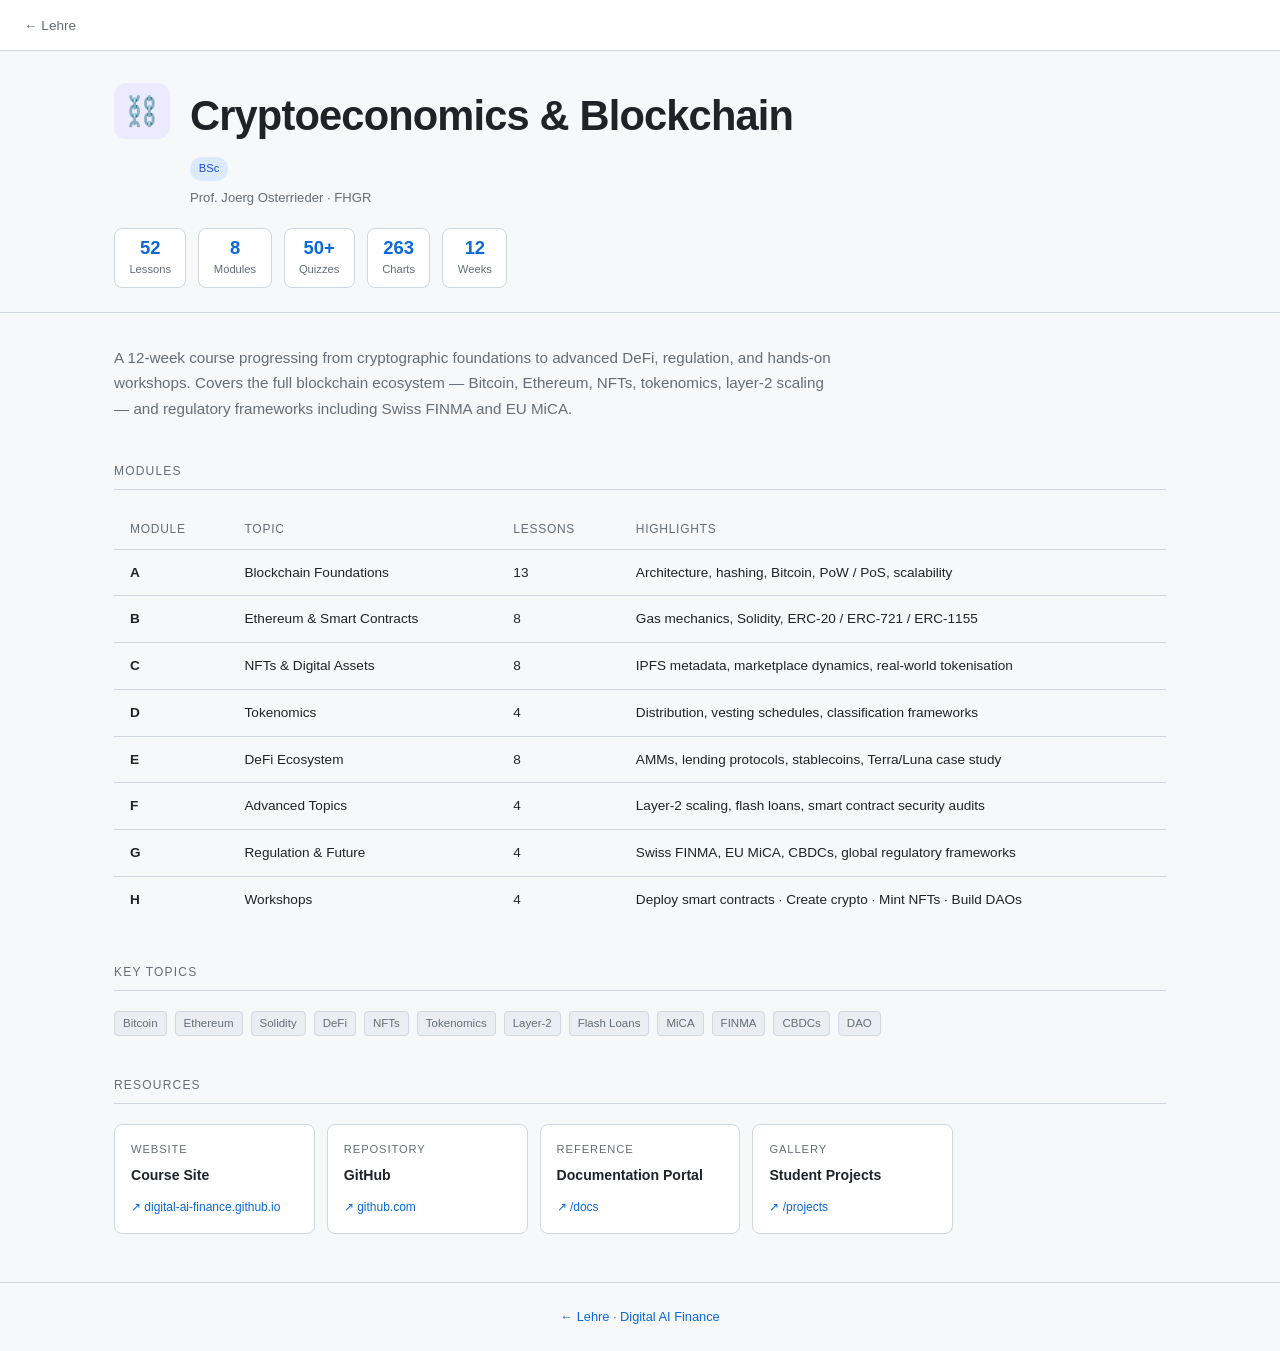
==== cryptoeconomics-blockchain.html @ c0987f88 "feat: clickable cards + 4 dedicated course pages" ====
<!DOCTYPE html>
<html lang="en">
<head>
  <meta charset="UTF-8" />
  <meta name="viewport" content="width=device-width, initial-scale=1.0" />
  <title>Cryptoeconomics &amp; Blockchain — Lehre</title>
  <link rel="stylesheet" href="style.css" />
</head>
<body>

<nav class="nav">
  <a href="index.html">← Lehre</a>
</nav>

<header style="text-align:left; padding: 2rem 1.5rem 1.5rem; max-width:1100px; margin:0 auto; border:none; background:none;">
  <div class="course-hero-top">
    <div class="course-icon card-icon purple">⛓️</div>
    <div>
      <h1>Cryptoeconomics &amp; Blockchain</h1>
      <div class="course-hero-badges">
        <span class="badge badge-bsc">BSc</span>
      </div>
      <div class="course-instructor">Prof. Joerg Osterrieder · FHGR</div>
    </div>
  </div>
  <div class="course-stat-row">
    <div class="course-stat"><span class="num">52</span><span class="lbl">Lessons</span></div>
    <div class="course-stat"><span class="num">8</span><span class="lbl">Modules</span></div>
    <div class="course-stat"><span class="num">50+</span><span class="lbl">Quizzes</span></div>
    <div class="course-stat"><span class="num">263</span><span class="lbl">Charts</span></div>
    <div class="course-stat"><span class="num">12</span><span class="lbl">Weeks</span></div>
  </div>
</header>

<div style="border-bottom: 1px solid var(--border); margin-bottom: 2rem;"></div>

<div class="course-body">

  <p class="course-desc">
    A 12-week course progressing from cryptographic foundations to advanced DeFi, regulation,
    and hands-on workshops. Covers the full blockchain ecosystem — Bitcoin, Ethereum, NFTs,
    tokenomics, layer-2 scaling — and regulatory frameworks including Swiss FINMA and EU MiCA.
  </p>

  <!-- MODULES -->
  <p class="section-label">Modules</p>
  <div class="table-wrap" style="margin-bottom: 2.5rem;">
    <table>
      <thead>
        <tr>
          <th>Module</th>
          <th>Topic</th>
          <th>Lessons</th>
          <th>Highlights</th>
        </tr>
      </thead>
      <tbody>
        <tr>
          <td><strong>A</strong></td>
          <td>Blockchain Foundations</td>
          <td>13</td>
          <td>Architecture, hashing, Bitcoin, PoW / PoS, scalability</td>
        </tr>
        <tr>
          <td><strong>B</strong></td>
          <td>Ethereum &amp; Smart Contracts</td>
          <td>8</td>
          <td>Gas mechanics, Solidity, ERC-20 / ERC-721 / ERC-1155</td>
        </tr>
        <tr>
          <td><strong>C</strong></td>
          <td>NFTs &amp; Digital Assets</td>
          <td>8</td>
          <td>IPFS metadata, marketplace dynamics, real-world tokenisation</td>
        </tr>
        <tr>
          <td><strong>D</strong></td>
          <td>Tokenomics</td>
          <td>4</td>
          <td>Distribution, vesting schedules, classification frameworks</td>
        </tr>
        <tr>
          <td><strong>E</strong></td>
          <td>DeFi Ecosystem</td>
          <td>8</td>
          <td>AMMs, lending protocols, stablecoins, Terra/Luna case study</td>
        </tr>
        <tr>
          <td><strong>F</strong></td>
          <td>Advanced Topics</td>
          <td>4</td>
          <td>Layer-2 scaling, flash loans, smart contract security audits</td>
        </tr>
        <tr>
          <td><strong>G</strong></td>
          <td>Regulation &amp; Future</td>
          <td>4</td>
          <td>Swiss FINMA, EU MiCA, CBDCs, global regulatory frameworks</td>
        </tr>
        <tr>
          <td><strong>H</strong></td>
          <td>Workshops</td>
          <td>4</td>
          <td>Deploy smart contracts · Create crypto · Mint NFTs · Build DAOs</td>
        </tr>
      </tbody>
    </table>
  </div>

  <!-- TOPICS -->
  <p class="section-label">Key Topics</p>
  <div class="tags" style="margin-bottom: 2.5rem; gap: 0.5rem;">
    <span class="tag">Bitcoin</span>
    <span class="tag">Ethereum</span>
    <span class="tag">Solidity</span>
    <span class="tag">DeFi</span>
    <span class="tag">NFTs</span>
    <span class="tag">Tokenomics</span>
    <span class="tag">Layer-2</span>
    <span class="tag">Flash Loans</span>
    <span class="tag">MiCA</span>
    <span class="tag">FINMA</span>
    <span class="tag">CBDCs</span>
    <span class="tag">DAO</span>
  </div>

  <!-- RESOURCES -->
  <p class="section-label">Resources</p>
  <div class="resource-grid">
    <a class="resource-card" href="https://digital-ai-finance.github.io/Cryptoeconomics-Blockchain/" target="_blank">
      <span class="rc-label">Website</span>
      <span class="rc-title">Course Site</span>
      <span class="rc-arrow">↗ digital-ai-finance.github.io</span>
    </a>
    <a class="resource-card" href="https://github.com/Digital-AI-Finance/Cryptoeconomics-Blockchain" target="_blank">
      <span class="rc-label">Repository</span>
      <span class="rc-title">GitHub</span>
      <span class="rc-arrow">↗ github.com</span>
    </a>
    <a class="resource-card" href="https://digital-ai-finance.github.io/Cryptoeconomics-Blockchain/docs/" target="_blank">
      <span class="rc-label">Reference</span>
      <span class="rc-title">Documentation Portal</span>
      <span class="rc-arrow">↗ /docs</span>
    </a>
    <a class="resource-card" href="https://digital-ai-finance.github.io/Cryptoeconomics-Blockchain/projects/" target="_blank">
      <span class="rc-label">Gallery</span>
      <span class="rc-title">Student Projects</span>
      <span class="rc-arrow">↗ /projects</span>
    </a>
  </div>

</div>

<footer>
  <a href="index.html">← Lehre</a> ·
  <a href="https://github.com/Digital-AI-Finance" target="_blank">Digital AI Finance</a>
</footer>

</body>
</html>
---- style.css ----
*, *::before, *::after { box-sizing: border-box; margin: 0; padding: 0; }

/* ── DARK THEME (default) ── */
:root {
  --bg:           #0d1117;
  --surface:      #161b22;
  --surface2:     #1c2128;
  --header-bg-t:  #161b22;
  --header-bg-b:  #0d1117;
  --border:       #30363d;
  --accent:       #58a6ff;
  --accent2:      #3fb950;
  --text:         #e6edf3;
  --muted:        #8b949e;
  --tag-bg:       #1f2937;
  --badge-bsc-bg: #1d3557;
  --badge-bsc-fg: #58a6ff;
  --badge-msc-bg: #2d1b4e;
  --badge-msc-fg: #c084fc;
  --badge-phd-bg: #1b3a2b;
  --badge-phd-fg: #3fb950;
  --icon-blue:    #1d3557;
  --icon-green:   #1b3a2b;
  --icon-purple:  #2d1b4e;
  --icon-orange:  #3a2200;
}

/* ── LIGHT THEME ── */
@media (prefers-color-scheme: light) {
  :root {
    --bg:           #f6f8fa;
    --surface:      #ffffff;
    --surface2:     #f6f8fa;
    --header-bg-t:  #ffffff;
    --header-bg-b:  #f6f8fa;
    --border:       #d0d7de;
    --accent:       #0969da;
    --accent2:      #1a7f37;
    --text:         #1f2328;
    --muted:        #656d76;
    --tag-bg:       #eaeef2;
    --badge-bsc-bg: #dbeafe;
    --badge-bsc-fg: #1d4ed8;
    --badge-msc-bg: #ede9fe;
    --badge-msc-fg: #6d28d9;
    --badge-phd-bg: #dcfce7;
    --badge-phd-fg: #15803d;
    --icon-blue:    #dbeafe;
    --icon-green:   #dcfce7;
    --icon-purple:  #ede9fe;
    --icon-orange:  #ffedd5;
  }
}

body {
  background: var(--bg);
  color: var(--text);
  font-family: -apple-system, BlinkMacSystemFont, "Segoe UI", Helvetica, Arial, sans-serif;
  line-height: 1.6;
  min-height: 100vh;
}

/* ── NAV ── */
.nav {
  padding: 0.75rem 1.5rem;
  border-bottom: 1px solid var(--border);
  background: var(--surface);
}
.nav a {
  font-size: 0.85rem;
  color: var(--muted);
  text-decoration: none;
  display: inline-flex;
  align-items: center;
  gap: 0.4rem;
  transition: color 0.15s;
}
.nav a:hover { color: var(--accent); }

/* ── HEADER ── */
header {
  border-bottom: 1px solid var(--border);
  padding: 3rem 2rem 2.5rem;
  text-align: center;
  background: linear-gradient(180deg, var(--header-bg-t) 0%, var(--header-bg-b) 100%);
}
header .org {
  font-size: 0.8rem;
  letter-spacing: 0.12em;
  text-transform: uppercase;
  color: var(--muted);
  margin-bottom: 0.6rem;
}
header h1 {
  font-size: 2.6rem;
  font-weight: 700;
  letter-spacing: -0.02em;
  color: var(--text);
}
header h1 span { color: var(--accent); }
header p {
  margin-top: 0.75rem;
  color: var(--muted);
  font-size: 1rem;
  max-width: 580px;
  margin-inline: auto;
}
.header-meta {
  display: flex;
  justify-content: center;
  gap: 1rem;
  margin-top: 1.5rem;
  flex-wrap: wrap;
}
.header-meta span {
  font-size: 0.82rem;
  color: var(--muted);
  background: var(--surface);
  border: 1px solid var(--border);
  border-radius: 20px;
  padding: 0.3rem 0.9rem;
}

/* ── LAYOUT ── */
main {
  max-width: 1100px;
  margin: 3rem auto;
  padding: 0 1.5rem;
}
.section-label {
  font-size: 0.75rem;
  letter-spacing: 0.1em;
  text-transform: uppercase;
  color: var(--muted);
  margin-bottom: 1.25rem;
  padding-bottom: 0.5rem;
  border-bottom: 1px solid var(--border);
}

/* ── COURSE GRID ── */
.grid {
  display: grid;
  grid-template-columns: repeat(auto-fill, minmax(460px, 1fr));
  gap: 1.25rem;
  margin-bottom: 3rem;
}

/* ── CARD (clickable) ── */
.card {
  position: relative;
  background: var(--surface);
  border: 1px solid var(--border);
  border-radius: 10px;
  padding: 1.5rem;
  display: flex;
  flex-direction: column;
  gap: 1rem;
  transition: border-color 0.2s, box-shadow 0.2s, transform 0.15s;
  cursor: pointer;
}
.card:hover {
  border-color: var(--accent);
  box-shadow: 0 4px 16px rgba(0,0,0,0.25);
  transform: translateY(-2px);
}
/* invisible overlay makes the whole card clickable */
.card-link {
  position: absolute;
  inset: 0;
  border-radius: 10px;
  z-index: 0;
}
/* buttons sit above the overlay */
.card-links { position: relative; z-index: 1; }

.card-header {
  display: flex;
  align-items: flex-start;
  gap: 1rem;
}
.card-icon {
  width: 42px;
  height: 42px;
  border-radius: 8px;
  display: flex;
  align-items: center;
  justify-content: center;
  font-size: 1.3rem;
  flex-shrink: 0;
}
.card-icon.blue   { background: var(--icon-blue); }
.card-icon.green  { background: var(--icon-green); }
.card-icon.purple { background: var(--icon-purple); }
.card-icon.orange { background: var(--icon-orange); }

.card-title { font-size: 1.05rem; font-weight: 600; color: var(--text); }
.card-level { font-size: 0.72rem; color: var(--accent2); font-weight: 500; margin-top: 0.2rem; }
.card-desc  { font-size: 0.88rem; color: var(--muted); flex: 1; }

/* ── TAGS ── */
.tags { display: flex; flex-wrap: wrap; gap: 0.4rem; }
.tag {
  font-size: 0.72rem;
  background: var(--tag-bg);
  color: var(--muted);
  border: 1px solid var(--border);
  border-radius: 4px;
  padding: 0.15rem 0.5rem;
}

/* ── STATS ROW ── */
.stats { display: flex; gap: 1rem; flex-wrap: wrap; }
.stat  { font-size: 0.78rem; color: var(--muted); }
.stat strong { color: var(--text); font-weight: 600; }

/* ── CARD BOTTOM LINKS ── */
.card-links {
  display: flex;
  gap: 0.6rem;
  flex-wrap: wrap;
  padding-top: 0.5rem;
  border-top: 1px solid var(--border);
}

/* ── BUTTONS ── */
.btn {
  font-size: 0.78rem;
  font-weight: 500;
  padding: 0.35rem 0.8rem;
  border-radius: 6px;
  text-decoration: none;
  transition: opacity 0.15s;
  display: inline-block;
}
.btn:hover { opacity: 0.8; }
.btn-primary { background: var(--accent); color: #0d1117; }
.btn-ghost {
  border: 1px solid var(--border);
  color: var(--muted);
}
.btn-ghost:hover { color: var(--text); border-color: var(--muted); }

/* ── BADGES ── */
.badge {
  font-size: 0.7rem;
  padding: 0.2rem 0.55rem;
  border-radius: 12px;
  font-weight: 500;
}
.badge-bsc { background: var(--badge-bsc-bg); color: var(--badge-bsc-fg); }
.badge-msc { background: var(--badge-msc-bg); color: var(--badge-msc-fg); }
.badge-phd { background: var(--badge-phd-bg); color: var(--badge-phd-fg); }

/* ── TABLE ── */
.table-wrap { overflow-x: auto; margin-bottom: 3rem; }
table { width: 100%; border-collapse: collapse; font-size: 0.85rem; }
th {
  text-align: left;
  color: var(--muted);
  font-weight: 500;
  font-size: 0.75rem;
  text-transform: uppercase;
  letter-spacing: 0.06em;
  padding: 0.6rem 1rem;
  border-bottom: 1px solid var(--border);
}
td {
  padding: 0.75rem 1rem;
  border-bottom: 1px solid var(--border);
  color: var(--text);
  vertical-align: middle;
}
tr:last-child td { border-bottom: none; }
tr:hover td { background: var(--surface2); }
td a { color: var(--accent); text-decoration: none; }
td a:hover { text-decoration: underline; }

/* ── COURSE PAGE: HERO ── */
.course-hero {
  padding: 2.5rem 1.5rem 2rem;
  max-width: 1100px;
  margin: 0 auto;
}
.course-hero-top {
  display: flex;
  align-items: flex-start;
  gap: 1.25rem;
  margin-bottom: 1.25rem;
}
.course-icon {
  width: 56px;
  height: 56px;
  border-radius: 12px;
  display: flex;
  align-items: center;
  justify-content: center;
  font-size: 1.8rem;
  flex-shrink: 0;
}
.course-hero h1 {
  font-size: 1.8rem;
  font-weight: 700;
  letter-spacing: -0.02em;
  color: var(--text);
  line-height: 1.2;
}
.course-hero-badges {
  display: flex;
  gap: 0.5rem;
  margin-top: 0.5rem;
  flex-wrap: wrap;
}
.course-instructor {
  font-size: 0.82rem;
  color: var(--muted);
  margin-top: 0.35rem;
}
.course-stat-row {
  display: flex;
  gap: 0.75rem;
  flex-wrap: wrap;
  margin-top: 1rem;
}
.course-stat {
  background: var(--surface);
  border: 1px solid var(--border);
  border-radius: 8px;
  padding: 0.5rem 0.9rem;
  text-align: center;
}
.course-stat .num {
  display: block;
  font-size: 1.15rem;
  font-weight: 700;
  color: var(--accent);
  line-height: 1.2;
}
.course-stat .lbl {
  display: block;
  font-size: 0.7rem;
  color: var(--muted);
  margin-top: 0.1rem;
}

/* ── COURSE PAGE: CONTENT ── */
.course-body {
  max-width: 1100px;
  margin: 0 auto 3rem;
  padding: 0 1.5rem;
}
.course-desc {
  font-size: 0.95rem;
  color: var(--muted);
  line-height: 1.7;
  max-width: 720px;
  margin-bottom: 2.5rem;
}

/* ── RESOURCE LINK CARDS ── */
.resource-grid {
  display: grid;
  grid-template-columns: repeat(auto-fill, minmax(200px, 1fr));
  gap: 0.75rem;
  margin-bottom: 3rem;
}
.resource-card {
  background: var(--surface);
  border: 1px solid var(--border);
  border-radius: 8px;
  padding: 1rem;
  text-decoration: none;
  display: flex;
  flex-direction: column;
  gap: 0.3rem;
  transition: border-color 0.2s, transform 0.15s;
}
.resource-card:hover {
  border-color: var(--accent);
  transform: translateY(-1px);
}
.resource-card .rc-label {
  font-size: 0.7rem;
  text-transform: uppercase;
  letter-spacing: 0.08em;
  color: var(--muted);
}
.resource-card .rc-title {
  font-size: 0.88rem;
  font-weight: 600;
  color: var(--text);
}
.resource-card .rc-arrow {
  font-size: 0.75rem;
  color: var(--accent);
  margin-top: auto;
  padding-top: 0.4rem;
}

/* ── FOOTER ── */
footer {
  border-top: 1px solid var(--border);
  padding: 1.5rem 2rem;
  text-align: center;
  font-size: 0.8rem;
  color: var(--muted);
}
footer a { color: var(--accent); text-decoration: none; }
footer a:hover { text-decoration: underline; }

@media (max-width: 600px) {
  header h1 { font-size: 1.9rem; }
  .grid { grid-template-columns: 1fr; }
  .course-hero h1 { font-size: 1.4rem; }
}
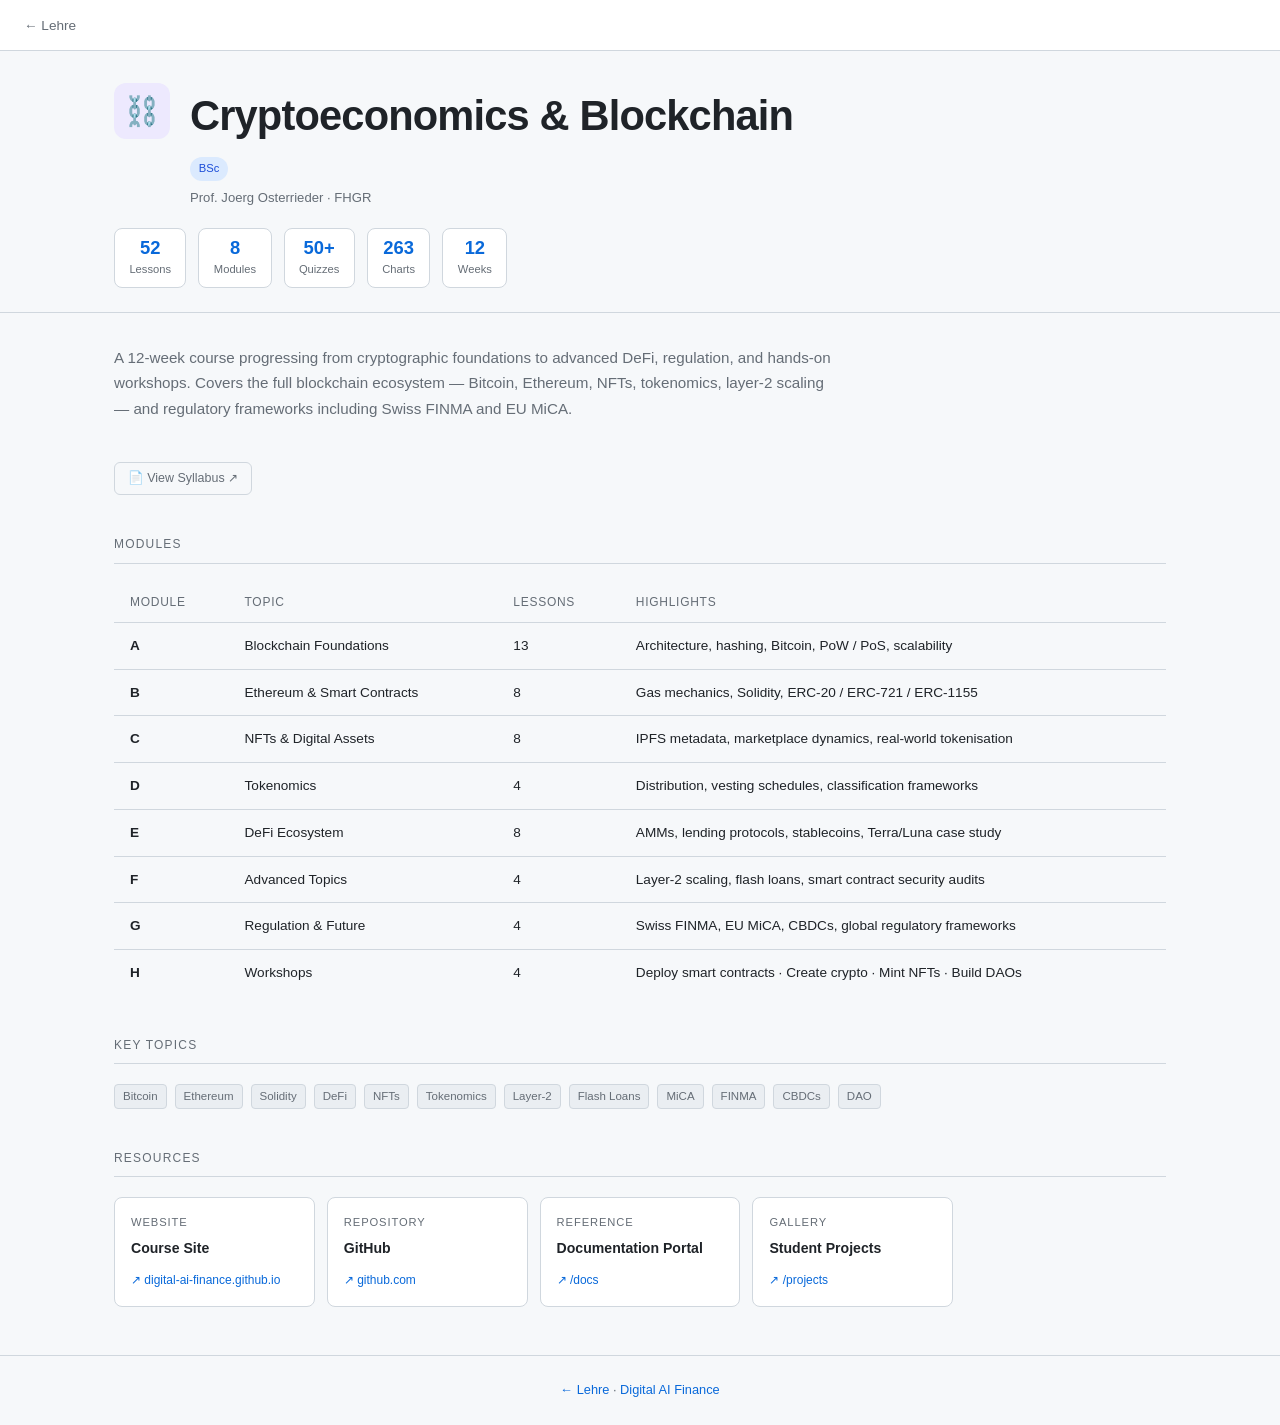
==== commit 878217dc: "feat: add syllabus button to Cryptoeconomics page" ====
--- a/cryptoeconomics-blockchain.html
+++ b/cryptoeconomics-blockchain.html
@@ -41,6 +41,12 @@
     and hands-on workshops. Covers the full blockchain ecosystem — Bitcoin, Ethereum, NFTs,
     tokenomics, layer-2 scaling — and regulatory frameworks including Swiss FINMA and EU MiCA.
   </p>
+
+  <a href="https://digital-ai-finance.github.io/Cryptoeconomics-Blockchain/docs/syllabus.html"
+     class="btn btn-ghost" target="_blank"
+     style="display:inline-flex; align-items:center; gap:0.4rem; margin-bottom:2.5rem;">
+    📄 View Syllabus ↗
+  </a>
 
   <!-- MODULES -->
   <p class="section-label">Modules</p>
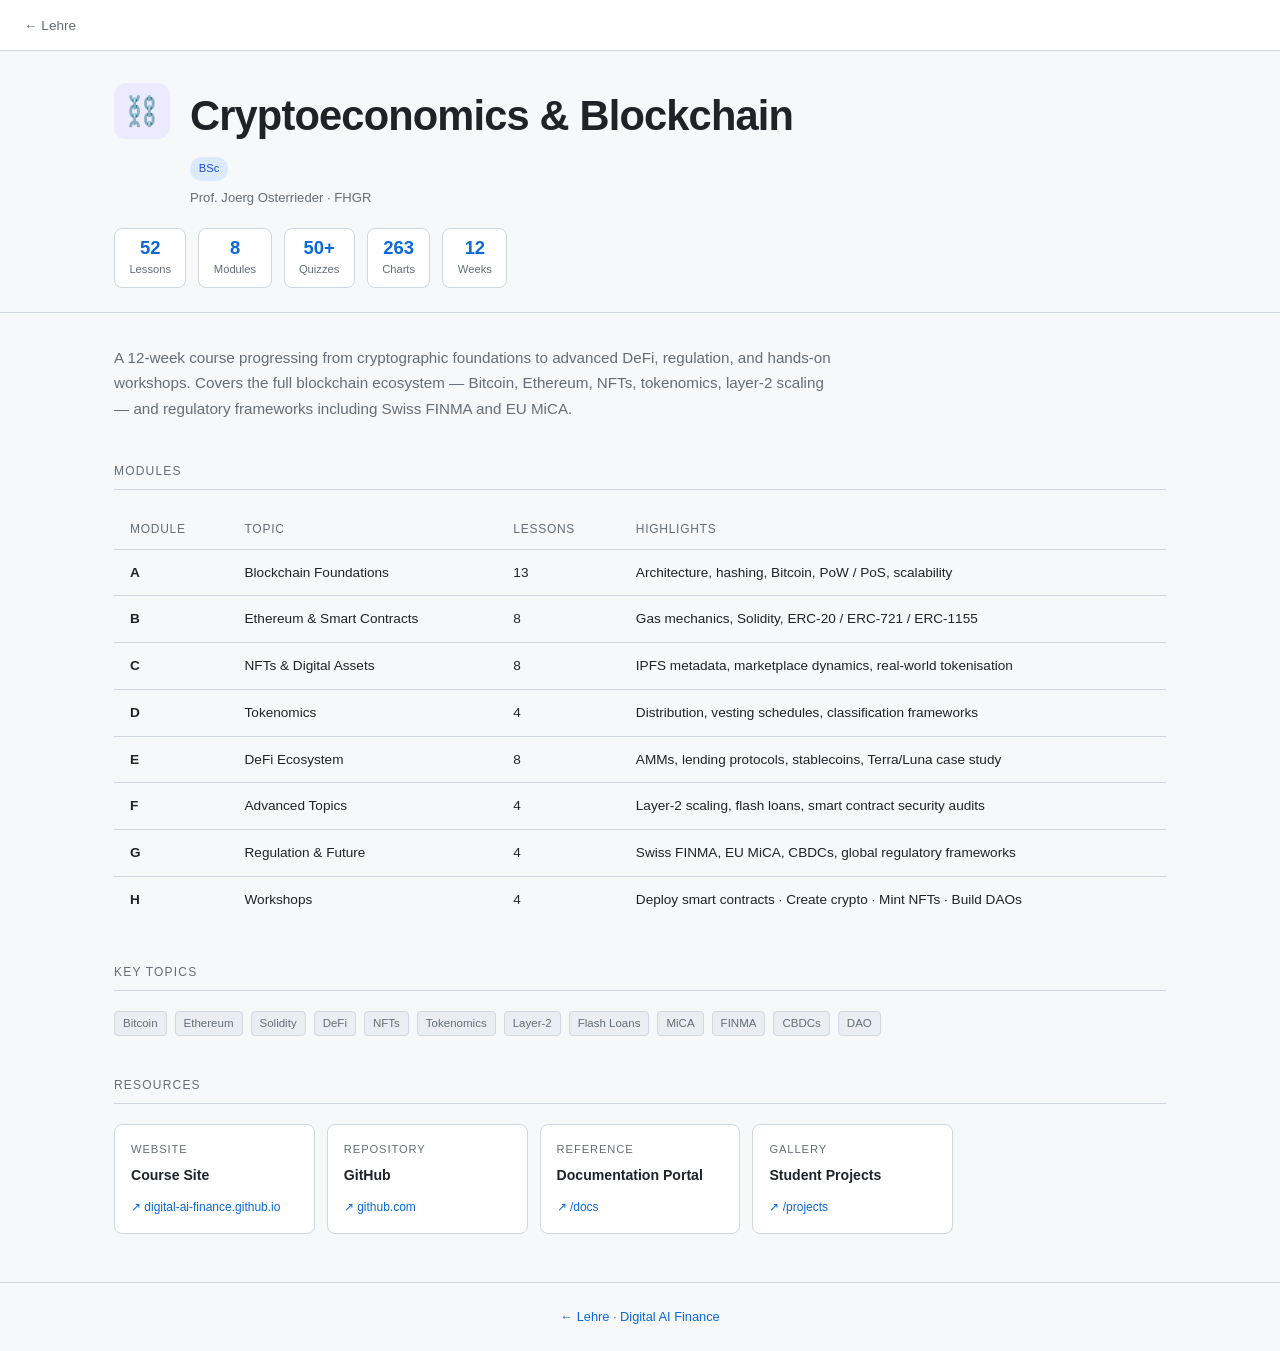
==== commit 4cb071fe: "remove: syllabus button" ====
--- a/cryptoeconomics-blockchain.html
+++ b/cryptoeconomics-blockchain.html
@@ -41,12 +41,6 @@
     and hands-on workshops. Covers the full blockchain ecosystem — Bitcoin, Ethereum, NFTs,
     tokenomics, layer-2 scaling — and regulatory frameworks including Swiss FINMA and EU MiCA.
   </p>
-
-  <a href="https://digital-ai-finance.github.io/Cryptoeconomics-Blockchain/docs/syllabus.html"
-     class="btn btn-ghost" target="_blank"
-     style="display:inline-flex; align-items:center; gap:0.4rem; margin-bottom:2.5rem;">
-    📄 View Syllabus ↗
-  </a>
 
   <!-- MODULES -->
   <p class="section-label">Modules</p>
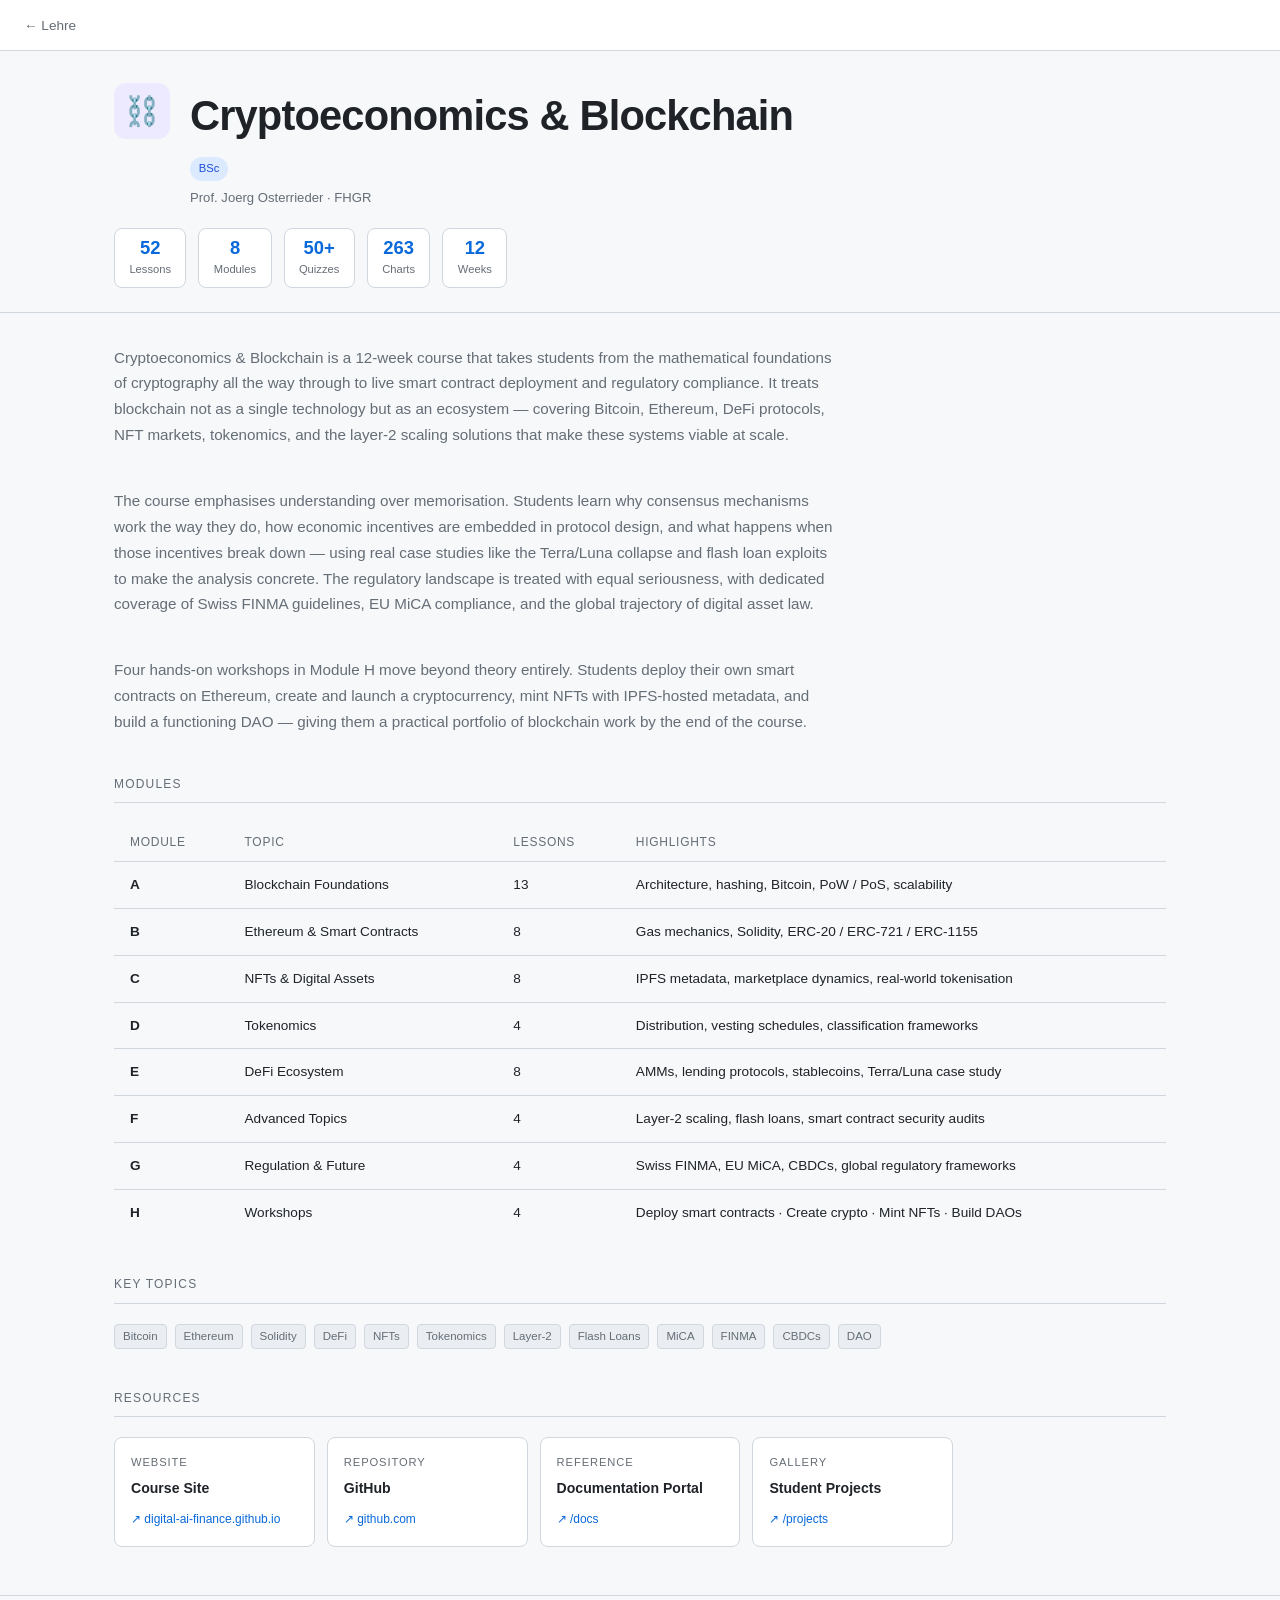
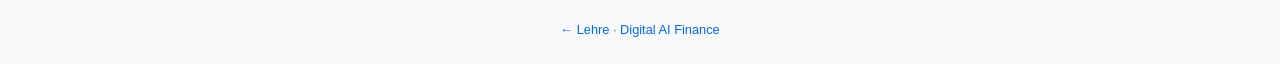
==== commit 846452d2: "feat: expand course descriptions to 3 paragraphs each" ====
--- a/cryptoeconomics-blockchain.html
+++ b/cryptoeconomics-blockchain.html
@@ -37,9 +37,25 @@
 <div class="course-body">
 
   <p class="course-desc">
-    A 12-week course progressing from cryptographic foundations to advanced DeFi, regulation,
-    and hands-on workshops. Covers the full blockchain ecosystem — Bitcoin, Ethereum, NFTs,
-    tokenomics, layer-2 scaling — and regulatory frameworks including Swiss FINMA and EU MiCA.
+    Cryptoeconomics & Blockchain is a 12-week course that takes students from the mathematical
+    foundations of cryptography all the way through to live smart contract deployment and regulatory
+    compliance. It treats blockchain not as a single technology but as an ecosystem — covering Bitcoin,
+    Ethereum, DeFi protocols, NFT markets, tokenomics, and the layer-2 scaling solutions that make
+    these systems viable at scale.
+  </p>
+  <p class="course-desc">
+    The course emphasises understanding over memorisation. Students learn why consensus mechanisms work
+    the way they do, how economic incentives are embedded in protocol design, and what happens when
+    those incentives break down — using real case studies like the Terra/Luna collapse and flash loan
+    exploits to make the analysis concrete. The regulatory landscape is treated with equal seriousness,
+    with dedicated coverage of Swiss FINMA guidelines, EU MiCA compliance, and the global trajectory
+    of digital asset law.
+  </p>
+  <p class="course-desc">
+    Four hands-on workshops in Module H move beyond theory entirely. Students deploy their own smart
+    contracts on Ethereum, create and launch a cryptocurrency, mint NFTs with IPFS-hosted metadata,
+    and build a functioning DAO — giving them a practical portfolio of blockchain work by the end of
+    the course.
   </p>
 
   <!-- MODULES -->
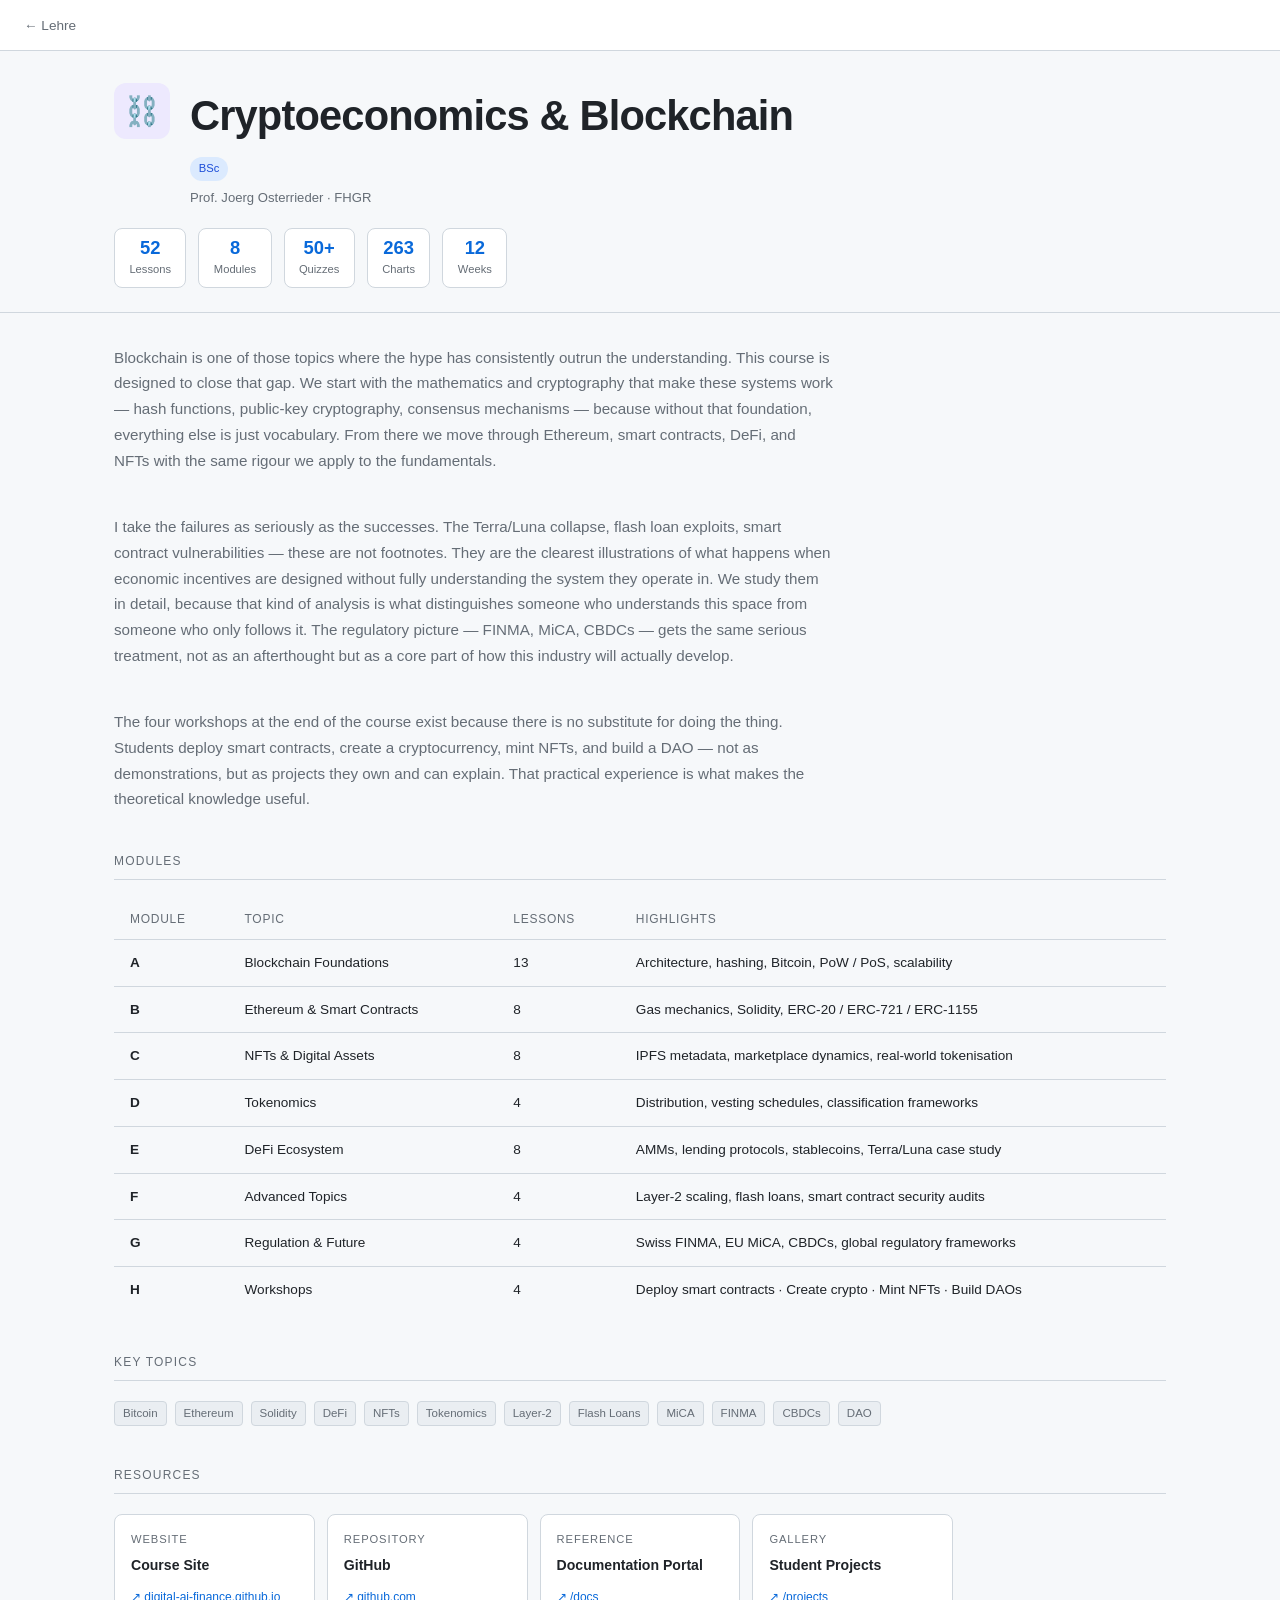
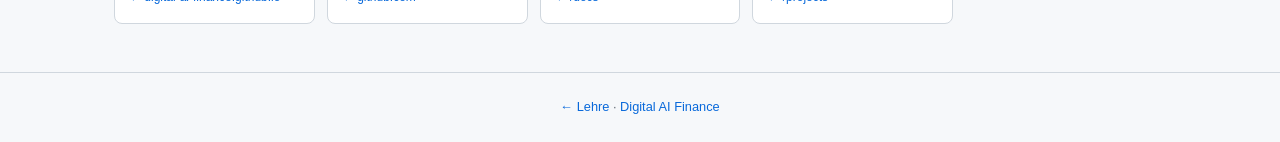
==== commit a01d765d: "rewrite: course descriptions in Prof. Osterrieder's voice" ====
--- a/cryptoeconomics-blockchain.html
+++ b/cryptoeconomics-blockchain.html
@@ -37,25 +37,26 @@
 <div class="course-body">
 
   <p class="course-desc">
-    Cryptoeconomics & Blockchain is a 12-week course that takes students from the mathematical
-    foundations of cryptography all the way through to live smart contract deployment and regulatory
-    compliance. It treats blockchain not as a single technology but as an ecosystem — covering Bitcoin,
-    Ethereum, DeFi protocols, NFT markets, tokenomics, and the layer-2 scaling solutions that make
-    these systems viable at scale.
+    Blockchain is one of those topics where the hype has consistently outrun the understanding.
+    This course is designed to close that gap. We start with the mathematics and cryptography that
+    make these systems work — hash functions, public-key cryptography, consensus mechanisms — because
+    without that foundation, everything else is just vocabulary. From there we move through Ethereum,
+    smart contracts, DeFi, and NFTs with the same rigour we apply to the fundamentals.
   </p>
   <p class="course-desc">
-    The course emphasises understanding over memorisation. Students learn why consensus mechanisms work
-    the way they do, how economic incentives are embedded in protocol design, and what happens when
-    those incentives break down — using real case studies like the Terra/Luna collapse and flash loan
-    exploits to make the analysis concrete. The regulatory landscape is treated with equal seriousness,
-    with dedicated coverage of Swiss FINMA guidelines, EU MiCA compliance, and the global trajectory
-    of digital asset law.
+    I take the failures as seriously as the successes. The Terra/Luna collapse, flash loan exploits,
+    smart contract vulnerabilities — these are not footnotes. They are the clearest illustrations of
+    what happens when economic incentives are designed without fully understanding the system they
+    operate in. We study them in detail, because that kind of analysis is what distinguishes someone
+    who understands this space from someone who only follows it. The regulatory picture — FINMA, MiCA,
+    CBDCs — gets the same serious treatment, not as an afterthought but as a core part of how this
+    industry will actually develop.
   </p>
   <p class="course-desc">
-    Four hands-on workshops in Module H move beyond theory entirely. Students deploy their own smart
-    contracts on Ethereum, create and launch a cryptocurrency, mint NFTs with IPFS-hosted metadata,
-    and build a functioning DAO — giving them a practical portfolio of blockchain work by the end of
-    the course.
+    The four workshops at the end of the course exist because there is no substitute for doing the
+    thing. Students deploy smart contracts, create a cryptocurrency, mint NFTs, and build a DAO —
+    not as demonstrations, but as projects they own and can explain. That practical experience is
+    what makes the theoretical knowledge useful.
   </p>
 
   <!-- MODULES -->
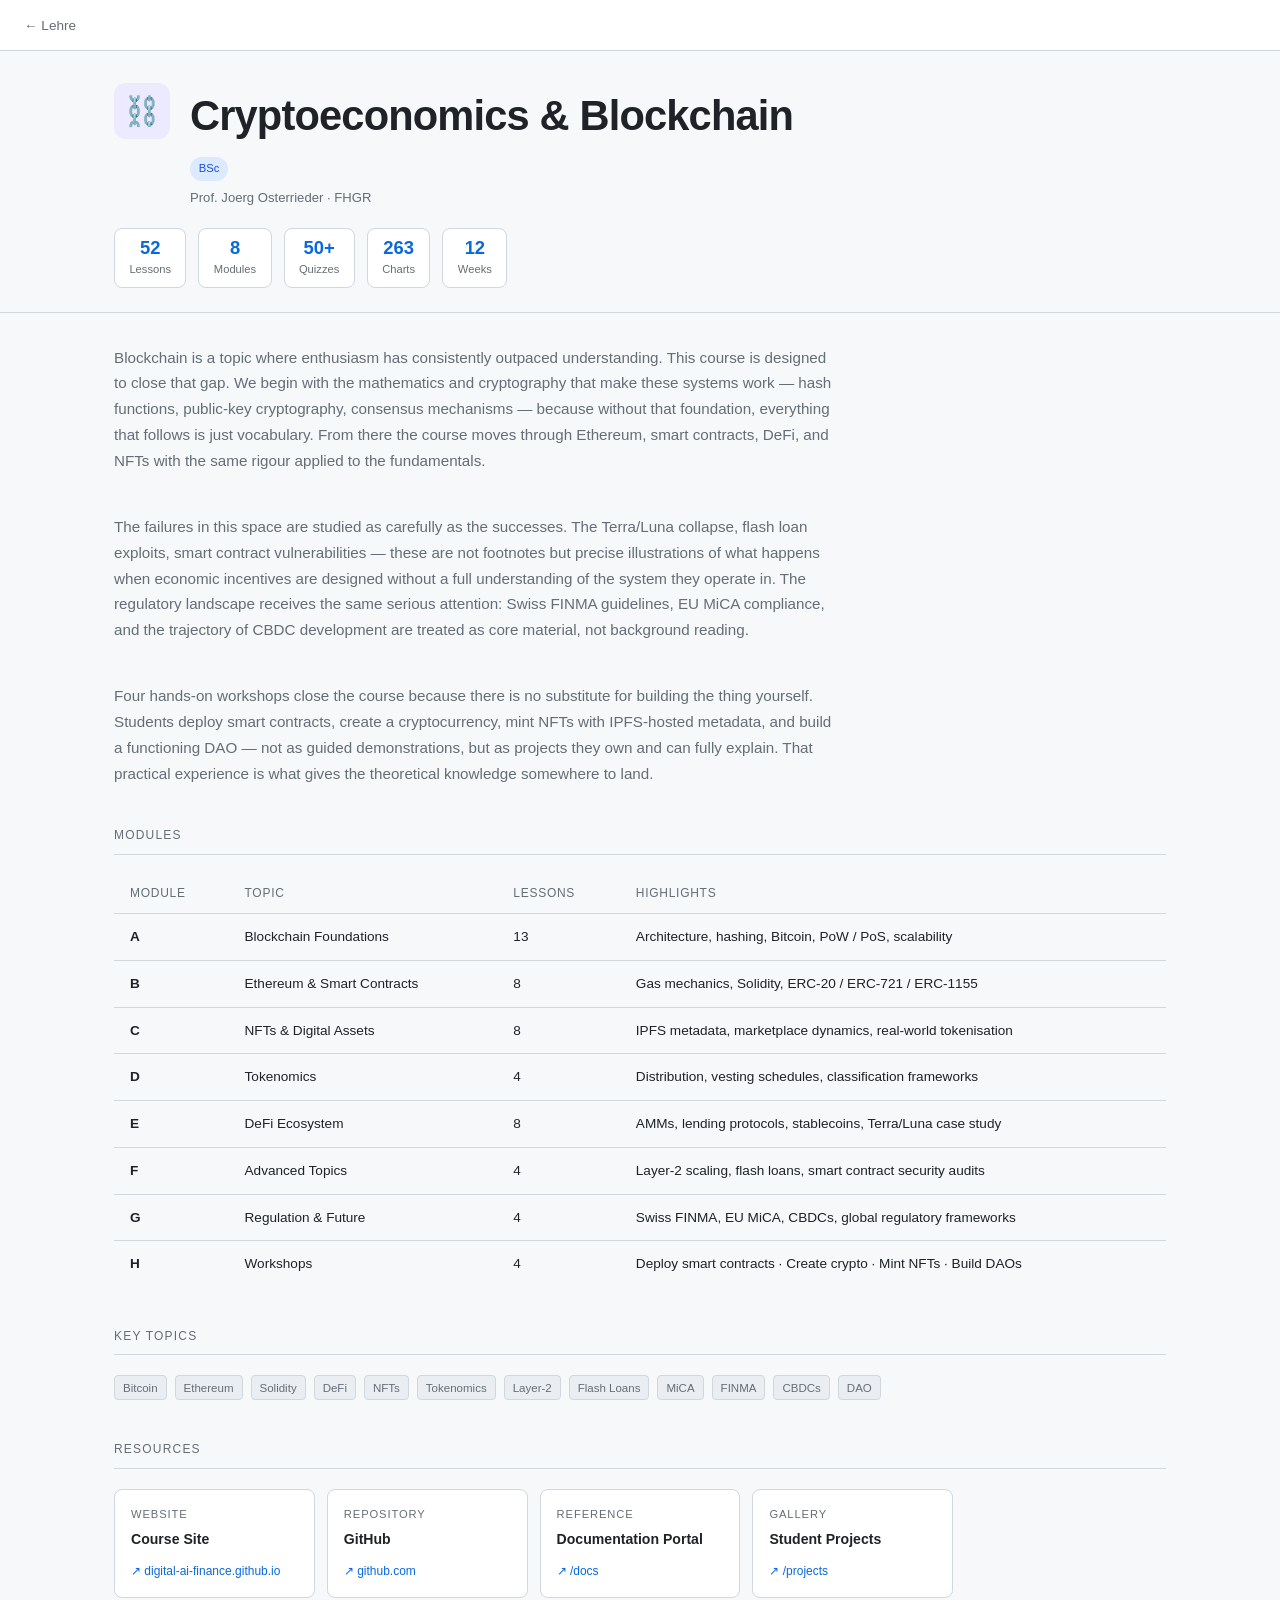
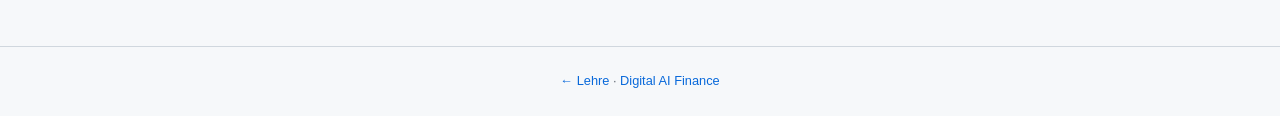
==== commit 2a964db2: "rewrite: course descriptions — formal tone, no personal background" ====
--- a/cryptoeconomics-blockchain.html
+++ b/cryptoeconomics-blockchain.html
@@ -37,26 +37,26 @@
 <div class="course-body">
 
   <p class="course-desc">
-    Blockchain is one of those topics where the hype has consistently outrun the understanding.
-    This course is designed to close that gap. We start with the mathematics and cryptography that
-    make these systems work — hash functions, public-key cryptography, consensus mechanisms — because
-    without that foundation, everything else is just vocabulary. From there we move through Ethereum,
-    smart contracts, DeFi, and NFTs with the same rigour we apply to the fundamentals.
+    Blockchain is a topic where enthusiasm has consistently outpaced understanding. This course is
+    designed to close that gap. We begin with the mathematics and cryptography that make these systems
+    work — hash functions, public-key cryptography, consensus mechanisms — because without that
+    foundation, everything that follows is just vocabulary. From there the course moves through
+    Ethereum, smart contracts, DeFi, and NFTs with the same rigour applied to the fundamentals.
   </p>
   <p class="course-desc">
-    I take the failures as seriously as the successes. The Terra/Luna collapse, flash loan exploits,
-    smart contract vulnerabilities — these are not footnotes. They are the clearest illustrations of
-    what happens when economic incentives are designed without fully understanding the system they
-    operate in. We study them in detail, because that kind of analysis is what distinguishes someone
-    who understands this space from someone who only follows it. The regulatory picture — FINMA, MiCA,
-    CBDCs — gets the same serious treatment, not as an afterthought but as a core part of how this
-    industry will actually develop.
+    The failures in this space are studied as carefully as the successes. The Terra/Luna collapse,
+    flash loan exploits, smart contract vulnerabilities — these are not footnotes but precise
+    illustrations of what happens when economic incentives are designed without a full understanding
+    of the system they operate in. The regulatory landscape receives the same serious attention:
+    Swiss FINMA guidelines, EU MiCA compliance, and the trajectory of CBDC development are treated
+    as core material, not background reading.
   </p>
   <p class="course-desc">
-    The four workshops at the end of the course exist because there is no substitute for doing the
-    thing. Students deploy smart contracts, create a cryptocurrency, mint NFTs, and build a DAO —
-    not as demonstrations, but as projects they own and can explain. That practical experience is
-    what makes the theoretical knowledge useful.
+    Four hands-on workshops close the course because there is no substitute for building the thing
+    yourself. Students deploy smart contracts, create a cryptocurrency, mint NFTs with IPFS-hosted
+    metadata, and build a functioning DAO — not as guided demonstrations, but as projects they own
+    and can fully explain. That practical experience is what gives the theoretical knowledge
+    somewhere to land.
   </p>
 
   <!-- MODULES -->
